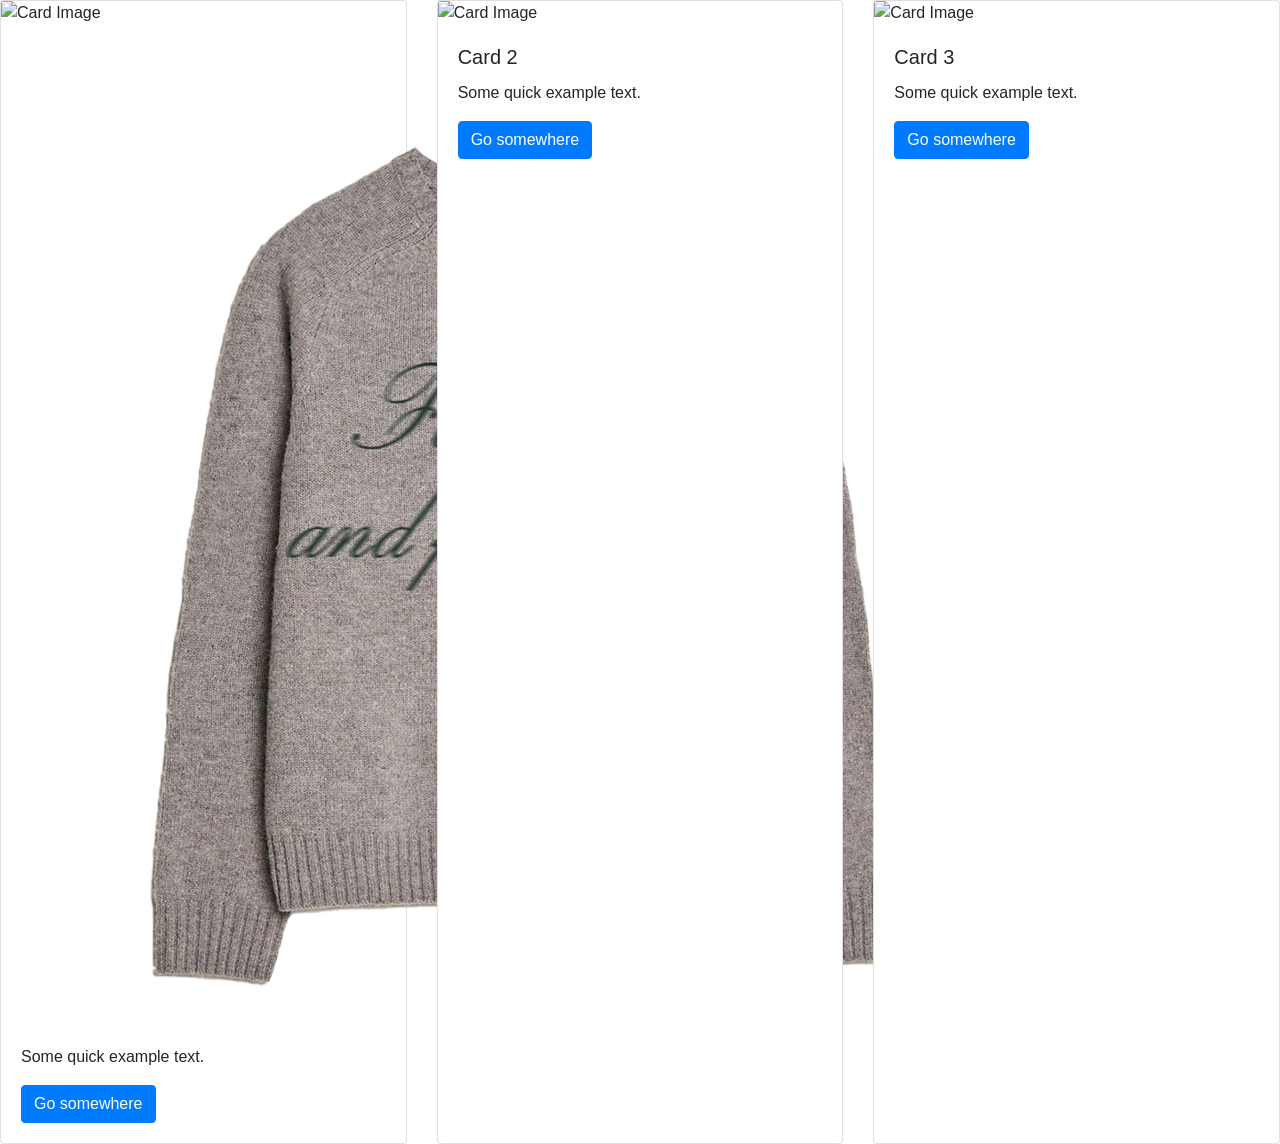
==== aks.html @ 08359119 "tugas ;ibur" ====
<!DOCTYPE html>
<html lang="en">
<head>
    <meta charset="UTF-8">
    <meta name="viewport" content="width=device-width, initial-scale=1">
    <title>Card Deck Carousel</title>
    <link rel="stylesheet" href="https://stackpath.bootstrapcdn.com/bootstrap/4.5.2/css/bootstrap.min.css">
    <script src="https://code.jquery.com/jquery-3.5.1.slim.min.js"></script>
    <script src="https://cdn.jsdelivr.net/npm/@popperjs/core@2.9.3/dist/umd/popper.min.js"></script>
    <script src="https://stackpath.bootstrapcdn.com/bootstrap/4.5.2/js/bootstrap.min.js"></script>
</head>
<body>

<div id="cardCarousel" class="carousel slide" data-ride="carousel">
    <div class="carousel-inner">
        <!-- Slide 1 -->
        <div class="carousel-item active">
            <div class="card-deck">
                <div class="card">
                    <img src="https://via.placeholder.com/150" class="card-img-top" alt="Card Image">
                    <div class="card-body">
                        <img class="width:10;" src="./baju1.webp">
                        <p class="card-text">Some quick example text.</p>
                        <a href="#" class="btn btn-primary">Go somewhere</a>
                    </div>
                </div>
                <div class="card">
                    <img src="https://via.placeholder.com/150" class="card-img-top" alt="Card Image">
                    <div class="card-body">
                        <h5 class="card-title">Card 2</h5>
                        <p class="card-text">Some quick example text.</p>
                        <a href="#" class="btn btn-primary">Go somewhere</a>
                    </div>
                </div>
                <div class="card">
                    <img src="https://via.placeholder.com/150" class="card-img-top" alt="Card Image">
                    <div class="card-body">
                        <h5 class="card-title">Card 3</h5>
                        <p class="card-text">Some quick example text.</p>
                        <a href="#" class="btn btn-primary">Go somewhere</a>
                    </div>
                </div>
            </div>
        </div>
        <!-- Slide 2 -->
        <div class="carousel-item">
            <div class="card-deck">
                <div class="card">
                    <img src="https://via.placeholder.com/150" class="card-img-top" alt="Card Image">
                    <div class="card-body">
                        <h5 class="card-title">Card 4</h5>
                        <p class="card-text">Some quick example text.</p>
                        <a href="#" class="btn btn-primary">Go somewhere</a>
                    </div>
                </div>
                <div class="card">
                    <img src="https://via.placeholder.com/150" class="card-img-top" alt="Card Image">
                    <div class="card-body">
                        <h5 class="card-title">Card 5</h5>
                        <p class="card-text">Some quick example text.</p>
                        <a href="#" class="btn btn-primary">Go somewhere</a>
                    </div>
                </div>
                <div class="card">
                    <img src="https://via.placeholder.com/150" class="card-img-top" alt="Card Image">
                    <div class="card-body">
                        <h5 class="card-title">Card 6</h5>
                        <p class="card-text">Some quick example text.</p>
                        <a href="#" class="btn btn-primary">Go somewhere</a>
                    </div>
                </div>
            </div>
        </div>
    </div>

    <!-- Tombol Navigasi -->
    <a class="carousel-control-prev" href="#cardCarousel" role="button" data-slide="prev">
        <span class="carousel-control-prev-icon" aria-hidden="true"></span>
        <span class="sr-only">Previous</span>
    </a>
    <a class="carousel-control-next" href="#cardCarousel" role="button" data-slide="next">
        <span class="carousel-control-next-icon" aria-hidden="true"></span>
        <span class="sr-only">Next</span>
    </a>
</div>

</body>
</html>
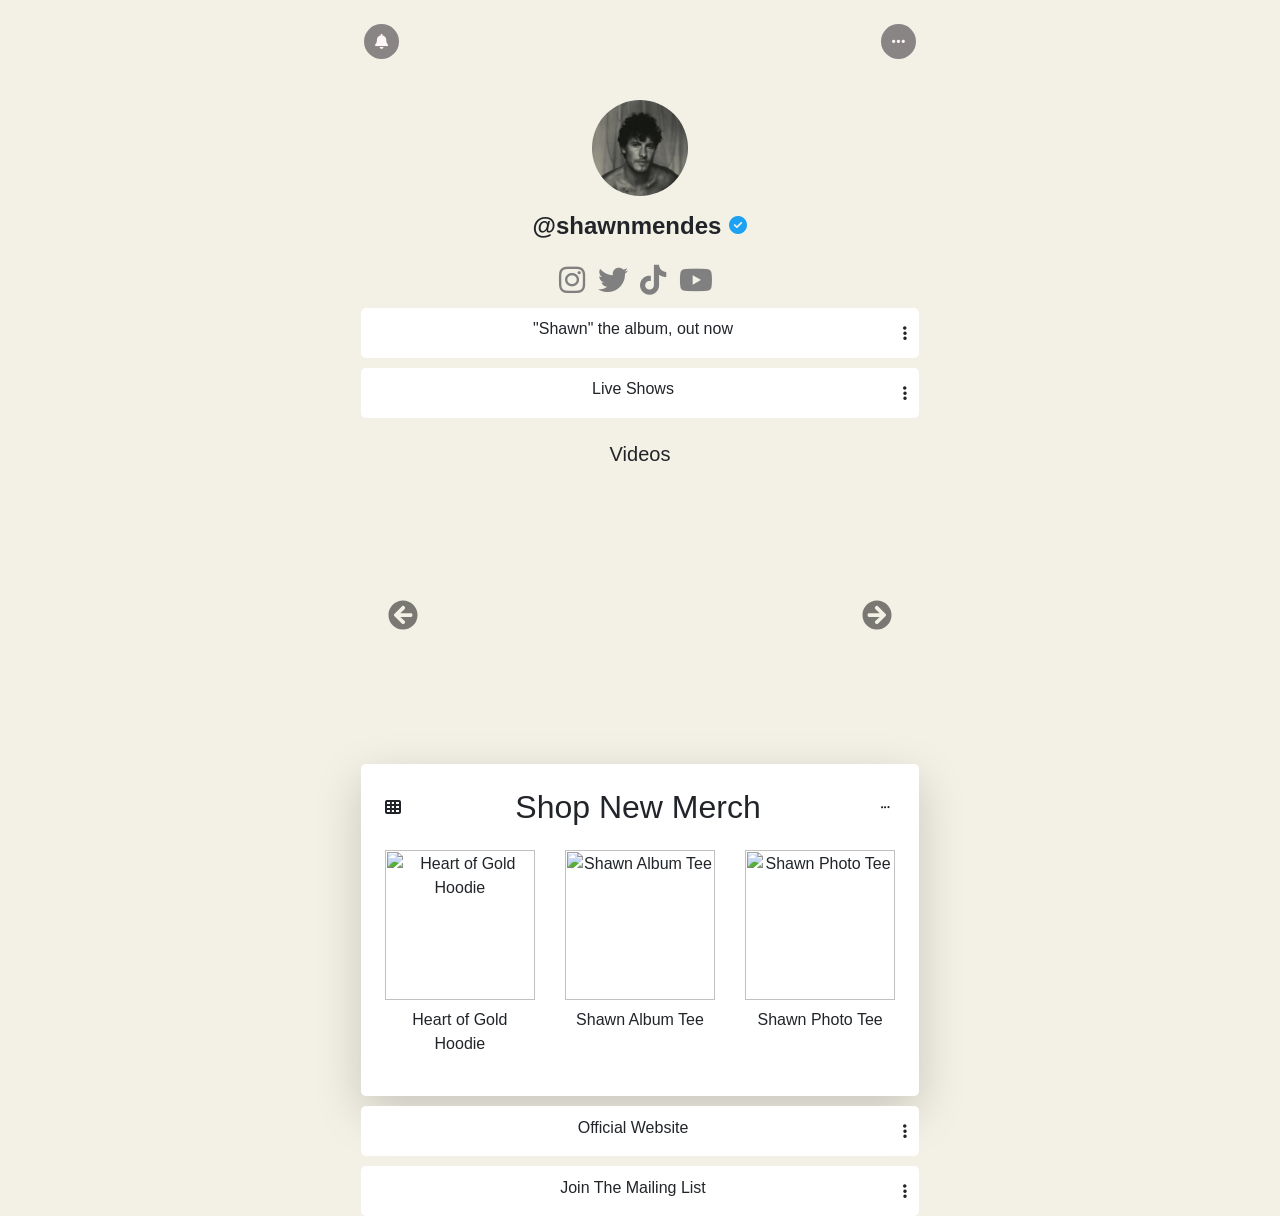
==== commit a1ebafd4: "Perubahan Terakhir tugas Linktree shawnmendes" ====
--- a/aks.html
+++ b/aks.html
@@ -1,88 +1,256 @@
-<!DOCTYPE html>
 <html lang="en">
 <head>
     <meta charset="UTF-8">
     <meta name="viewport" content="width=device-width, initial-scale=1">
-    <title>Card Deck Carousel</title>
-    <link rel="stylesheet" href="https://stackpath.bootstrapcdn.com/bootstrap/4.5.2/css/bootstrap.min.css">
-    <script src="https://code.jquery.com/jquery-3.5.1.slim.min.js"></script>
-    <script src="https://cdn.jsdelivr.net/npm/@popperjs/core@2.9.3/dist/umd/popper.min.js"></script>
-    <script src="https://stackpath.bootstrapcdn.com/bootstrap/4.5.2/js/bootstrap.min.js"></script>
+    <title>Linktree KW</title>
+    <link rel="stylesheet" href="https://cdn.jsdelivr.net/npm/bootstrap@4.6.2/dist/css/bootstrap.min.css">
+    <script src="https://cdn.jsdelivr.net/npm/jquery@3.7.1/dist/jquery.slim.min.js"></script>
+    <script src="https://cdn.jsdelivr.net/npm/popper.js@1.16.1/dist/umd/popper.min.js"></script>
+    <script src="https://cdn.jsdelivr.net/npm/bootstrap@4.6.2/dist/js/bootstrap.bundle.min.js"></script>
+    <link rel="stylesheet" href="https://cdnjs.cloudflare.com/ajax/libs/font-awesome/6.2.0/css/all.min.css">
+    <link rel="stylesheet" href="./tugaslebaran.css">
+    <style>
+        body {
+            min-height: 100vh;
+            display: flex;
+            justify-content: center;
+            margin: 0;
+            background-color: #f3f1e5;
+        }
+        .topbar {
+            width: 100%;
+            max-width: 600px; 
+            border-radius: 8px;
+            position: fixed;
+            top: 0;
+            z-index: 1000;
+            background-color: #f3f1e5;
+        }
+        .btn-fade {
+            width: 100%;
+            height: 100%;
+            background-color: #f3f1e5;
+            color: white;
+            border: none;
+            border-radius: 0;
+            cursor: pointer;
+            transition: opacity 0.3s ease; 
+            overflow: hidden; 
+            display: flex;
+            object-fit: cover;
+        }
+        .btn-fade:hover {
+            opacity: 0.7; 
+        }
+        .btn-fade i {
+            color: rgb(255, 247, 247);
+            font-size: 15px;
+            width: 18px;
+        }
+        .fa-ellipsis-h {
+            background: none;
+            font-size: 10px;
+            width: 20px;
+        }
+        .circle-btn {
+            width: 35px;
+            height: 35px;
+            border-radius: 50%; 
+            background-color: rgb(138, 133, 133);
+            display: flex;
+            align-items: center;
+            justify-content: center;
+        }
+        .content-container {
+            max-width: 680px;
+            margin: 0 auto;
+            padding-top: 100px;
+            padding-bottom: 40px;
+        }
+        .profile {
+            text-align: center;
+            margin-left: auto;
+            margin-right: auto;
+        }
+        .profile-img {
+            width: 96px;
+            height: 96px;
+            border-radius: 50%;
+            object-fit: cover;
+            margin-bottom: 16px;
+            justify-content: center;
+        }
+        .iop {
+            width: 20px;
+            height: 20px;
+        }
+        .social-icons .social-icon i {
+            font-size: 30px; 
+            color: gray;
+        }
+        .shawn-card {
+            background-color: white;
+            text-align: center;
+            margin-top: 10px;
+            width: 100%;
+            height: 50px;
+            cursor: pointer;
+            border-radius: 5px;
+            border: 2px solid transparent;
+            transition: opacity 0.3s ease; 
+            overflow: hidden; 
+            display: flex;
+            align-items: center; 
+            justify-content: center; 
+            object-fit: cover;
+        }
+        .shawn-card:hover {
+            background-color: transparent;
+            transform: translateY(-3px);
+            box-shadow: 0 5px 10px rgba(0,0,0,0.2);
+            border: 2px solid #ffffff;
+        }
+        .card-header {
+            background-color: white;
+        }
+        .card-header i {
+            color: black;
+            background-color: white;
+            padding-right: px; /* Adds space between the icon and the heading */
+        }
+        .shawn-card i {
+            margin-left: auto;
+            margin-right: 10px;
+        }
+        .giga {
+            width: 100%;
+        }
+    </style>
 </head>
 <body>
+    <nav class="topbar d-flex justify-content-between p-4">
+        <div class="d-flex mr-auto">
+            <button class="btn btn-fade circle-btn">
+                <i class="fas fa-bell"></i>
+            </button>
+        </div>
 
-<div id="cardCarousel" class="carousel slide" data-ride="carousel">
-    <div class="carousel-inner">
-        <!-- Slide 1 -->
-        <div class="carousel-item active">
-            <div class="card-deck">
-                <div class="card">
-                    <img src="https://via.placeholder.com/150" class="card-img-top" alt="Card Image">
-                    <div class="card-body">
-                        <img class="width:10;" src="./baju1.webp">
-                        <p class="card-text">Some quick example text.</p>
-                        <a href="#" class="btn btn-primary">Go somewhere</a>
-                    </div>
-                </div>
-                <div class="card">
-                    <img src="https://via.placeholder.com/150" class="card-img-top" alt="Card Image">
-                    <div class="card-body">
-                        <h5 class="card-title">Card 2</h5>
-                        <p class="card-text">Some quick example text.</p>
-                        <a href="#" class="btn btn-primary">Go somewhere</a>
-                    </div>
-                </div>
-                <div class="card">
-                    <img src="https://via.placeholder.com/150" class="card-img-top" alt="Card Image">
-                    <div class="card-body">
-                        <h5 class="card-title">Card 3</h5>
-                        <p class="card-text">Some quick example text.</p>
-                        <a href="#" class="btn btn-primary">Go somewhere</a>
+        <div class="d-flex ml-auto">
+            <button class="btn btn-fade circle-btn">
+                <i class="fas fa-ellipsis-h"></i>
+            </button>
+        </div>
+    </nav>
+    <div class="d-flex container content-container">
+        <div class="profile">
+            <div class="row align-items-center">
+                <div class="col text-center">
+                    <img src="./sh.webp" alt="Profile" class="profile-img rounded-pill">
+                    <div class="d-flex justify-content-center align-items-center">
+                        <h4 class="profile-name mb-0"><b>@shawnmendes</b></h4>
+                        <span class="verified-badge ml-2">
+                            <i class="fas fa-check-circle" style="color: #1DA1F2; font-size: 18px;"></i>
+                        </span>    
                     </div>
                 </div>
             </div>
-        </div>
-        <!-- Slide 2 -->
-        <div class="carousel-item">
-            <div class="card-deck">
-                <div class="card">
-                    <img src="https://via.placeholder.com/150" class="card-img-top" alt="Card Image">
-                    <div class="card-body">
-                        <h5 class="card-title">Card 4</h5>
-                        <p class="card-text">Some quick example text.</p>
-                        <a href="#" class="btn btn-primary">Go somewhere</a>
-                    </div>
-                </div>
-                <div class="card">
-                    <img src="https://via.placeholder.com/150" class="card-img-top" alt="Card Image">
-                    <div class="card-body">
-                        <h5 class="card-title">Card 5</h5>
-                        <p class="card-text">Some quick example text.</p>
-                        <a href="#" class="btn btn-primary">Go somewhere</a>
-                    </div>
-                </div>
-                <div class="card">
-                    <img src="https://via.placeholder.com/150" class="card-img-top" alt="Card Image">
-                    <div class="card-body">
-                        <h5 class="card-title">Card 6</h5>
-                        <p class="card-text">Some quick example text.</p>
-                        <a href="#" class="btn btn-primary">Go somewhere</a>
-                    </div>
+            <div class="social-icons mt-4">
+                <a href="https://www.instagram.com/shawnmendes/" class="social-icon"><i class="fab fa-instagram mr-2"></i></a>
+                <a href="https://x.com/shawnmendes" class="social-icon"><i class="fab fa-twitter mr-2"></i></a>
+                <a href="https://www.tiktok.com/@shawnmendes" class="social-icon"><i class="fab fa-tiktok mr-2"></i></a>
+                <a href="https://www.youtube.com/shawnmendes" class="social-icon"><i class="fab fa-youtube mr-2"></i></a>
+            </div>
+            <div class="text-start">
+                <div class="shawn-card">
+                    <h6 class="giga">"Shawn" the album, out now</h6>
+                    <i class="fas fa-ellipsis-v"></i>
+                </div>
+                <div class="shawn-card">
+                    <h6 class="giga">Live Shows</h6>
+                    <i class="fas fa-ellipsis-v"></i>
+                </div>
+                <h5 class="mt-4">Videos</h5>
+                <div id="carouselExample" class="carousel slide mt-4">
+                    <div class="carousel-inner">
+                        <div class="carousel-item active">
+                            <iframe width="500" height="250" src="https://www.youtube.com/embed/r7__5jmJ-tA?si=moSeHkdIARTDt-QE" title="YouTube video player" frameborder="0" allow="accelerometer; autoplay; clipboard-write; encrypted-media; gyroscope; picture-in-picture; web-share" allowfullscreen></iframe>
+                        </div>
+                        <div class="carousel-item">
+                            <iframe width="500" height="250" src="https://www.youtube.com/embed/dT2owtxkU8k?si=ETRpWAFIGKlGhV6F" title="YouTube video player" frameborder="0" allow="accelerometer; autoplay; clipboard-write; encrypted-media; gyroscope; picture-in-picture; web-share" allowfullscreen></iframe>
+                        </div>
+                        <div class="carousel-item">
+                            <iframe width="500" height="250" src="https://www.youtube.com/embed/-W5jq_bTQ_8?si=TS5BjAaQWQ5efONU" title="YouTube video player" frameborder="0" allow="accelerometer; autoplay; clipboard-write; encrypted-media; gyroscope; picture-in-picture; web-share" allowfullscreen></iframe>
+                        </div>
+                    </div>
+                    <a class="carousel-control-prev" href="#carouselExample" role="button" data-slide="prev">
+                        <img src="./arrow-circle-left.svg" width="30" height="30" alt="Previous">
+                        <span class="sr-only">Previous</span>
+                    </a>
+                    <a class="carousel-control-next" href="#carouselExample" role="button" data-slide="next">
+                        <img src="./arrow-circle-right.svg" width="30" height="30" alt="Next">
+                    </a>
+                </div>
+                <div class="bg-white p-4 rounded-lg shadow-lg w-100 mt-4" style="max-width: 800px;">
+                    <div class="d-flex justify-content-between align-items-center mb-4">
+                        <i class="fas fa-th"></i>
+                        <h2 class="text-center mb-0">Shop New Merch</h2>
+                        <i class="fas fa-ellipsis-h"></i>
+                    </div>
+                    <div id="carouselExampleControls" class="carousel slide" data-ride="carousel">
+                        <div class="carousel-inner">
+                            <div class="carousel-item active">
+                                <div class="row">
+                                    <div class="col text-center">
+                                        <img alt="Heart of Gold Hoodie" class="d-block mx-auto" height="150" src="https://storage.googleapis.com/a1aa/image/lc7PHBFADcD9vhdGEazLBETZt0y7RDtgmCJifnZAT7Y.jpg" width="150"/>
+                                        <p class="mt-2">Heart of Gold Hoodie</p>
+                                    </div>
+                                    <div class="col text-center">
+                                        <img alt="Shawn Album Tee" class="d-block mx-auto" height="150" src="https://storage.googleapis.com/a1aa/image/-_q_lYhta7NiUnRdT0v32Ep1LLYzMM40O5iUlPwHdCQ.jpg" width="150"/>
+                                        <p class="mt-2">Shawn Album Tee</p>
+                                    </div>
+                                    <div class="col text-center">
+                                        <img alt="Shawn Photo Tee" class="d-block mx-auto" height="150" src="https://storage.googleapis.com/a1aa/image/w0O_THTF3j7RCOT4pJy5INWCi8Rv5VWeuctjv4SPFYk.jpg" width="150"/>
+                                        <p class="mt-2">Shawn Photo Tee</p>
+                                    </div>
+                                </div>
+                            </div>
+                            <div class="carousel-item">
+                                <div class="row">
+                                    <div class="col text-center">
+                                        <img alt="Heart of Gold Hoodie" class="d-block mx-auto" height="150" src="https://storage.googleapis.com/a1aa/image/lc7PHBFADcD9vhdGEazLBETZt0y7RDtgmCJifnZAT7Y.jpg" width="150"/>
+                                        <p class="mt-2">Heart of Gold Hoodie</p>
+                                    </div>
+                                    <div class="col text-center">
+                                        <img alt="Shawn Album Tee" class="d-block mx-auto" height="150" src="https://storage.googleapis.com/a1aa/image/-_q_lYhta7NiUnRdT0v32Ep1LLYzMM40O5iUlPwHdCQ.jpg" width="150"/>
+                                        <p class="mt-2">Shawn Album Tee</p>
+                                    </div>
+                                    <div class="col text-center">
+                                        <img alt="Shawn Photo Tee" class="d-block mx-auto" height="150" src="https://storage.googleapis.com/a1aa/image/w0O_THTF3j7RCOT4pJy5INWCi8Rv5VWeuctjv4SPFYk.jpg" width="150"/>
+                                        <p class="mt-2">Shawn Photo Tee</p>
+                                    </div>
+                                </div>
+                            </div>
+                        </div>
+                        <a class="carousel-control-prev" href="#carouselExampleControls" role="button" data-slide="prev">
+                            <span aria-hidden="true" class="carousel-control-prev-icon"></span>
+                            <span class="sr-only">Previous</span>
+                        </a>
+                        <a class="carousel-control-next" href="#carouselExampleControls" role="button" data-slide="next">
+                            <span aria-hidden="true" class="carousel-control-next-icon"></span>
+                            <span class="sr-only">Next</span>
+                        </a>
+                    </div>
+                </div>
+                <div class="shawn-card">
+                    <h6 class="giga">Official Website</h6>
+                    <i class="fas fa-ellipsis-v"></i>
+                </div>
+                <div class="shawn-card">
+                    <h6 class="giga">Join The Mailing List</h6>
+                    <i class="fas fa-ellipsis-v"></i>
                 </div>
             </div>
         </div>
     </div>
-
-    <!-- Tombol Navigasi -->
-    <a class="carousel-control-prev" href="#cardCarousel" role="button" data-slide="prev">
-        <span class="carousel-control-prev-icon" aria-hidden="true"></span>
-        <span class="sr-only">Previous</span>
-    </a>
-    <a class="carousel-control-next" href="#cardCarousel" role="button" data-slide="next">
-        <span class="carousel-control-next-icon" aria-hidden="true"></span>
-        <span class="sr-only">Next</span>
-    </a>
-</div>
-
 </body>
-</html>
+</html>
--- a/tugaslebaran.css
+++ b/tugaslebaran.css
@@ -0,0 +1,113 @@
+body {
+    min-height: 100vh;
+    display: flex;
+    justify-content: center;
+    margin: 0;
+    background-color: #f3f1e5;
+}
+.topbar {
+    width: 100%;
+    max-width: 600px; 
+    border-radius: 8px;
+    position: fixed;
+}
+.btn-fade {
+    width: 100%;
+    height: 100%;
+    background-color: #f3f1e5;
+    color: white;
+    border: none;
+    border-radius: 0;
+    cursor: pointer;
+    transition: opacity 0.3s ease; 
+    overflow: hidden; 
+    display: flex;
+    object-fit: cover;
+}
+.btn-fade:hover {
+    opacity: 0.7; 
+}
+.btn-fade i{
+    color: rgb(255, 247, 247);
+    font-size: 15px;
+    width: 18px;
+}
+.fa-ellipsis-h{
+    background: none;
+    font-size: 10px;
+    width: 20px;
+}
+.circle-btn {
+    width: 35px;
+    height: 35px;
+    border-radius: 50%; 
+    background-color: rgb(138, 133, 133);
+    display: flex;
+    align-items: center;
+    justify-content: center;
+}
+.content-container {
+    max-width: 680px;
+    margin: 0 auto;
+    padding-top: 100px;
+    padding-bottom: 40px;
+}
+.profile{
+    text-align: center;
+    margin-left: auto;
+    margin-right: auto;
+}
+.profile-img {
+    width: 96px;
+    height: 96px;
+    border-radius: 50%;
+    object-fit: cover;
+    margin-bottom: 16px;
+    justify-content: center;
+}
+.iop{
+    width: 20px;
+    height: 20px;
+}
+.social-icons .social-icon i {
+    font-size: 30px; 
+    color: gray;
+}
+.shawn-card {
+    background-color: white;
+    text-align: center;
+    margin-top: 10px;
+    width: 100%;
+    height: 50px;
+    cursor: pointer;
+    border-radius: 5px;
+    border: 2px solid transparent;
+    transition: opacity 0.3s ease; 
+    overflow: hidden; 
+    display: flex;
+    align-items: center; 
+    justify-content: center; 
+    object-fit: cover;
+}
+
+.shawn-card:hover {
+    background-color: transparent;
+    transform: translateY(-3px);
+    box-shadow: 0 5px 10px rgba(0,0,0,0.2);
+    border: 2px solid #ffffff;
+}
+.card-header{
+    background-color: white;
+}
+.card-header i {
+    color: black;
+    background-color: white;
+    padding-right: px; /* Adds space between the icon and the heading */
+}
+.shawn-card i{
+    margin-left: auto;
+    margin-right: 10px;
+}
+.giga{
+    width: 100%;
+}
